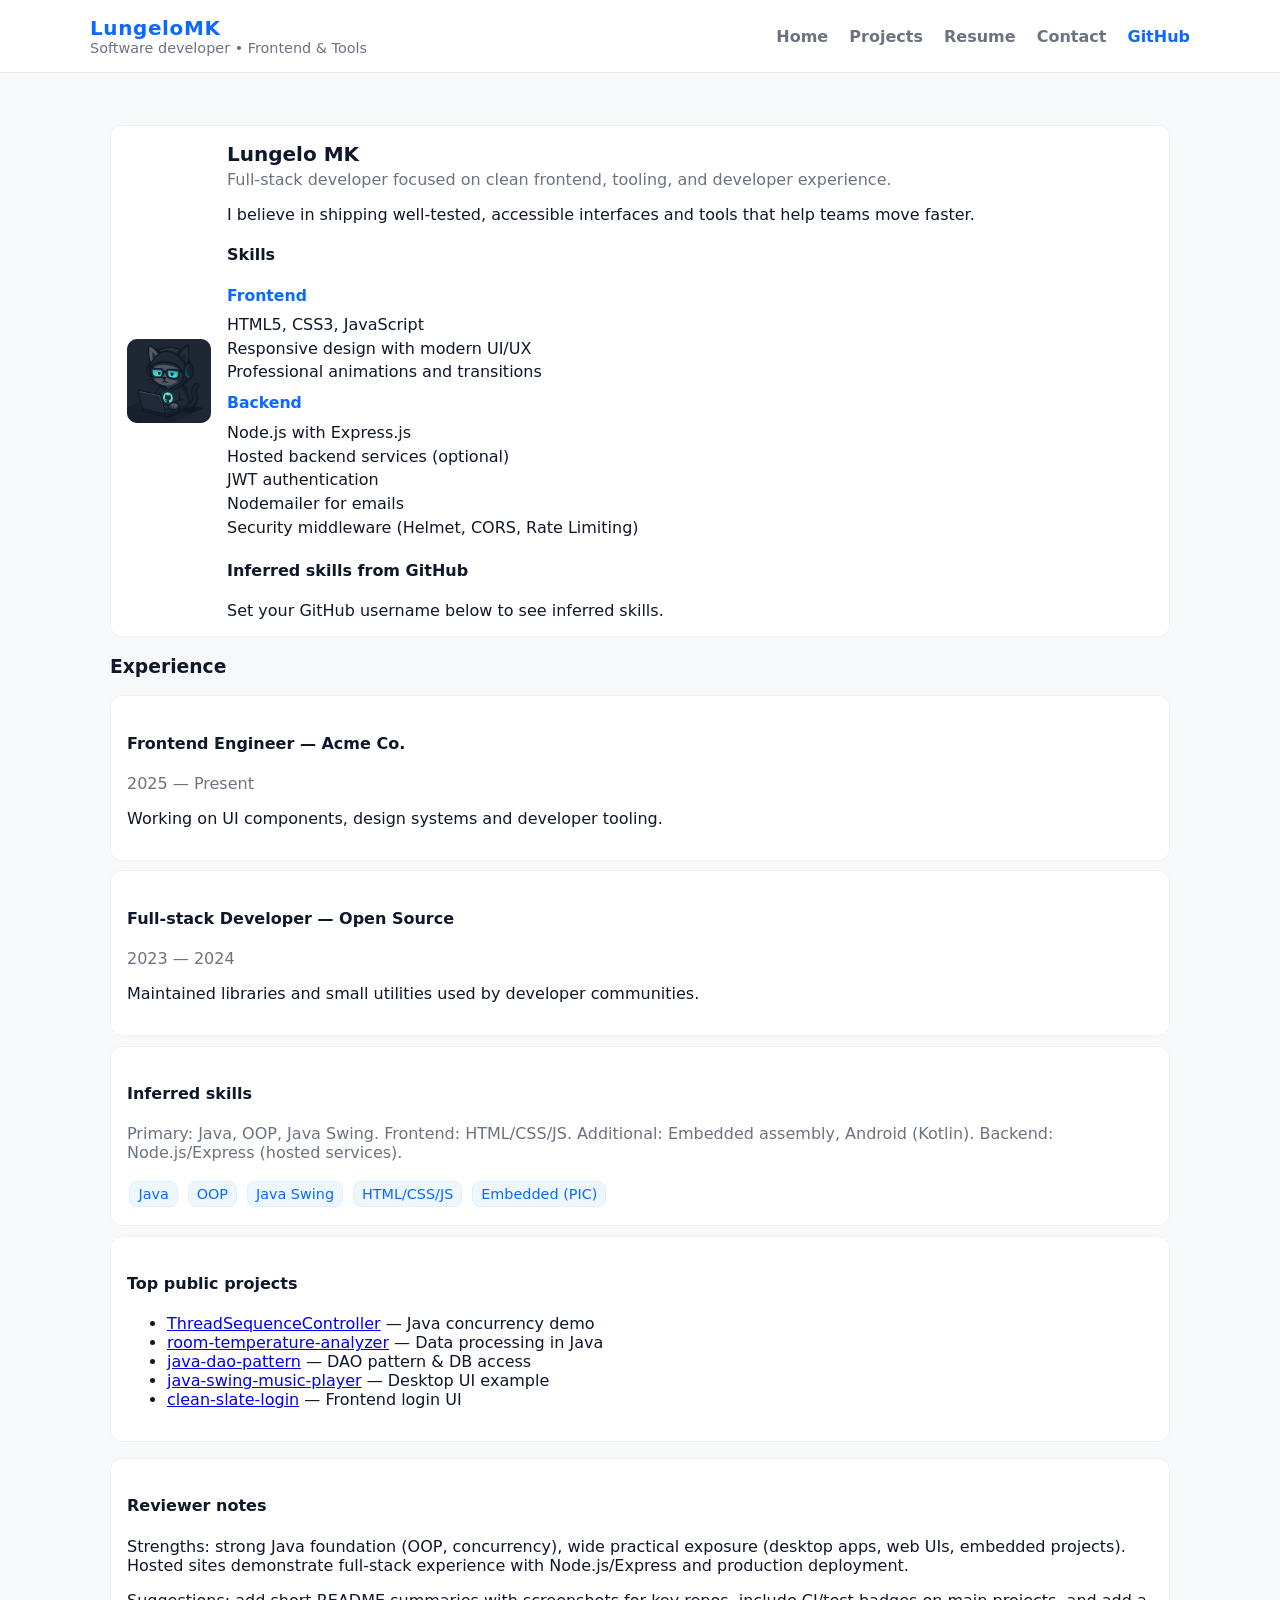
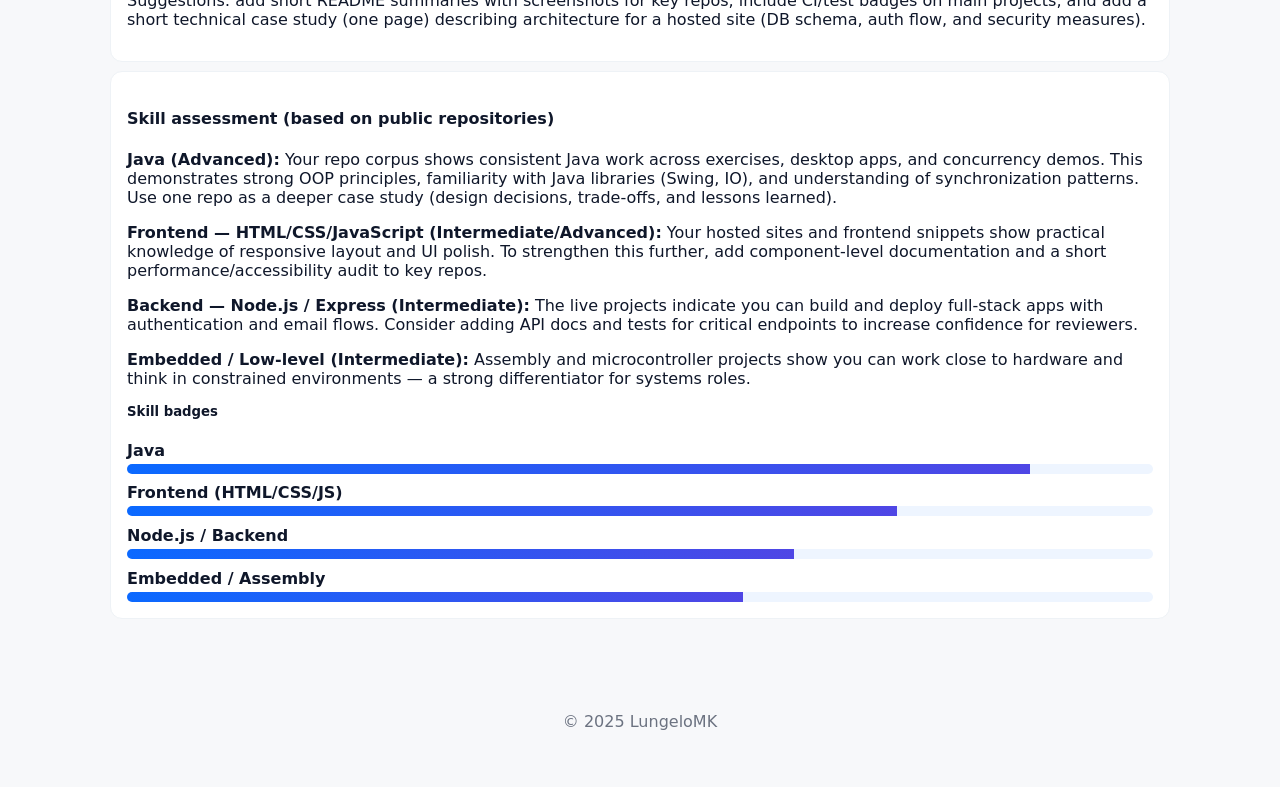
==== profile.html @ 02995c61 "Initial commit: portfolio website" ====
<!DOCTYPE html>
<html lang="en">
<head>
  <meta charset="utf-8">
  <meta name="viewport" content="width=device-width,initial-scale=1">
  <title>Profile — LungeloMK</title>
  <link rel="stylesheet" href="style.css">
</head>
<body>
  <header>
    <div class="header-inner">
      <div class="brand">
        <h1>LungeloMK</h1>
        <p class="tagline">Software developer • Frontend &amp; Tools</p>
      </div>
      <nav>
        <a href="index.html">Home</a>
        <a href="projects.html">Projects</a>
        <a href="resume.html">Resume</a>
        <a href="contact.html">Contact</a>
        <a href="https://github.com/LungeloMK" class="external" target="_blank" rel="noopener">GitHub</a>
      </nav>
    </div>
  </header>
  <main>
    <section class="profile-section">
      <div class="profile-card">
        <div class="avatar"><img src="assets/avatar.png" alt="avatar" class="avatar-img"></div>
        <div class="profile-info">
          <h2>Lungelo MK</h2>
          <p class="role">Full‑stack developer focused on clean frontend, tooling, and developer experience.</p>
          <p>I believe in shipping well-tested, accessible interfaces and tools that help teams move faster.</p>
          <h4>Skills</h4>
          <div class="skills-block">
            <h5>Frontend</h5>
            <ul class="skill-list">
              <li>HTML5, CSS3, JavaScript</li>
              <li>Responsive design with modern UI/UX</li>
              <li>Professional animations and transitions</li>
            </ul>

            <h5>Backend</h5>
            <ul class="skill-list">
              <li>Node.js with Express.js</li>
              <li>Hosted backend services (optional)</li>
              <li>JWT authentication</li>
              <li>Nodemailer for emails</li>
              <li>Security middleware (Helmet, CORS, Rate Limiting)</li>
            </ul>
          </div>
          <h4>Inferred skills from GitHub</h4>
          <div id="inferred-skills">Set your GitHub username below to see inferred skills.</div>
        </div>
      </div>
    </section>

    <section class="experience">
      <h3>Experience</h3>
      <div class="card">
        <h4>Frontend Engineer — Acme Co.</h4>
        <p class="muted">2025 — Present</p>
        <p>Working on UI components, design systems and developer tooling.</p>
      </div>
      <div class="card">
        <h4>Full‑stack Developer — Open Source</h4>
        <p class="muted">2023 — 2024</p>
        <p>Maintained libraries and small utilities used by developer communities.</p>
      </div>
      <div class="card">
        <h4>Inferred skills</h4>
  <p class="muted">Primary: Java, OOP, Java Swing. Frontend: HTML/CSS/JS. Additional: Embedded assembly, Android (Kotlin). Backend: Node.js/Express (hosted services).</p>
        <div id="inferred-skills" style="margin-top:0.5rem">
          <span class="skill-badge">Java</span>
          <span class="skill-badge">OOP</span>
          <span class="skill-badge">Java Swing</span>
          <span class="skill-badge">HTML/CSS/JS</span>
          <span class="skill-badge">Embedded (PIC)</span>
        </div>
      </div>

      <div class="card">
        <h4>Top public projects</h4>
        <ul>
          <li><a href="https://github.com/LungeloMK/ThreadSequenceController">ThreadSequenceController</a> — Java concurrency demo</li>
          <li><a href="https://github.com/LungeloMK/room-temperature-analyzer">room-temperature-analyzer</a> — Data processing in Java</li>
          <li><a href="https://github.com/LungeloMK/java-dao-pattern">java-dao-pattern</a> — DAO pattern &amp; DB access</li>
          <li><a href="https://github.com/LungeloMK/java-swing-music-player">java-swing-music-player</a> — Desktop UI example</li>
          <li><a href="https://github.com/LungeloMK/clean-slate-login">clean-slate-login</a> — Frontend login UI</li>
        </ul>
      </div>
      <div class="review">
        <h4>Reviewer notes</h4>
        <p>Strengths: strong Java foundation (OOP, concurrency), wide practical exposure (desktop apps, web UIs, embedded projects). Hosted sites demonstrate full-stack experience with Node.js/Express and production deployment.</p>
        <p>Suggestions: add short README summaries with screenshots for key repos, include CI/test badges on main projects, and add a short technical case study (one page) describing architecture for a hosted site (DB schema, auth flow, and security measures).</p>
      </div>
      <div class="card">
        <h4>Skill assessment (based on public repositories)</h4>
        <p><strong>Java (Advanced):</strong> Your repo corpus shows consistent Java work across exercises, desktop apps, and concurrency demos. This demonstrates strong OOP principles, familiarity with Java libraries (Swing, IO), and understanding of synchronization patterns. Use one repo as a deeper case study (design decisions, trade-offs, and lessons learned).</p>
        <p><strong>Frontend — HTML/CSS/JavaScript (Intermediate/Advanced):</strong> Your hosted sites and frontend snippets show practical knowledge of responsive layout and UI polish. To strengthen this further, add component-level documentation and a short performance/accessibility audit to key repos.</p>
  <p><strong>Backend — Node.js / Express (Intermediate):</strong> The live projects indicate you can build and deploy full-stack apps with authentication and email flows. Consider adding API docs and tests for critical endpoints to increase confidence for reviewers.</p>
        <p><strong>Embedded / Low-level (Intermediate):</strong> Assembly and microcontroller projects show you can work close to hardware and think in constrained environments — a strong differentiator for systems roles.</p>
       

        <h5 style="margin-top:0.8rem">Skill badges</h5>
        <div class="skill-badges">
          <div class="skill-item"><div class="skill-label">Java</div><div class="skill-meter"><div class="skill-meter-fill" style="width:88%"></div></div></div>
          <div class="skill-item"><div class="skill-label">Frontend (HTML/CSS/JS)</div><div class="skill-meter"><div class="skill-meter-fill" style="width:75%"></div></div></div>
          <div class="skill-item"><div class="skill-label">Node.js / Backend</div><div class="skill-meter"><div class="skill-meter-fill" style="width:65%"></div></div></div>
          <div class="skill-item"><div class="skill-label">Embedded / Assembly</div><div class="skill-meter"><div class="skill-meter-fill" style="width:60%"></div></div></div>
        </div>
      </div>
    </section>
  </main>
  <footer>
    <p>&copy; 2025 LungeloMK</p>
  </footer>
  <script>window.GITHUB_USERNAME = 'LungeloMK';</script>
  <script src="scripts/github.js" defer></script>
    <script src="scripts/lightbox.js" defer></script>
</body>
</html>
---- style.css ----
:root{
  --bg: #f7f8fa;
  --card: #ffffff;
  --muted: #6b7280;
  --accent: #0f172a;
  --primary: #0b69ff;
  --radius: 12px;
}

*{box-sizing:border-box}
body{
  margin:0;padding:0;
  font-family: Inter, system-ui, -apple-system, "Segoe UI", Roboto, 'Fira Mono', monospace;
  color:var(--accent);
  background:var(--bg);
  -webkit-font-smoothing:antialiased;
  -moz-osx-font-smoothing:grayscale;
}

header{
  background:var(--card);
  border-bottom:1px solid #e6e9ef;
  padding:1rem 1.25rem;
}
.header-inner{
  max-width:1100px;margin:0 auto;display:flex;align-items:center;justify-content:space-between;gap:1rem;
}
.brand h1{margin:0;font-size:1.25rem;letter-spacing:0.6px;color:var(--primary)}
.tagline{margin:0;color:var(--muted);font-size:0.9rem}
nav a{color:var(--muted);text-decoration:none;margin-left:1rem;font-weight:600}
nav a.external{color:var(--primary)}
nav a:hover{color:var(--primary)}


main{max-width:1100px;margin:2rem auto;padding:1.25rem}

.profile-section .profile-card{
  display:flex;gap:1rem;align-items:center;background:var(--card);border:1px solid #eef2f6;padding:1rem;border-radius:var(--radius);
}
.avatar{width:84px;height:84px;border-radius:12px;background:linear-gradient(135deg,var(--primary),#4f46e5);color:#fff;display:flex;align-items:center;justify-content:center;font-weight:700;font-size:1.25rem}
.profile-info h2{margin:0;font-size:1.25rem}
.avatar-img{width:84px;height:84px;border-radius:10px;display:block;object-fit:cover}
.role{color:var(--muted);margin-top:0.25rem;margin-bottom:0.6rem}
.contact-list{padding-left:0;margin:0;list-style:none;color:var(--muted);font-size:0.95rem}
.contact-list a{color:var(--primary);text-decoration:none}


.projects{margin-top:1rem}
.projects h3{margin-bottom:0.75rem}
.projects-grid{display:grid;grid-template-columns:repeat(auto-fit,minmax(240px,1fr));gap:1rem}
.project-card{background:var(--card);border:1px solid #eef2f6;padding:1rem;border-radius:12px}
.project-card h4{margin:0 0 0.5rem 0}
.button{display:inline-block;margin-top:0.5rem;padding:0.45rem 0.9rem;background:var(--primary);color:#fff;border-radius:8px;text-decoration:none;font-weight:600}
.button:hover{opacity:0.95}

.project-thumb{width:100%;height:140px;border-radius:8px;object-fit:cover;margin-bottom:0.6rem;border:1px solid #e6eefb}
.project-card p.muted{margin:0.4rem 0 0.6rem 0;color:var(--muted);font-size:0.95rem}
.review{background:var(--card);border:1px solid #eef2f6;padding:1rem;border-radius:12px;margin-top:1rem}

/* Lightbox / modal */
.lightbox-overlay{position:fixed;inset:0;background:rgba(15,23,42,0.85);display:flex;align-items:center;justify-content:center;padding:2rem;z-index:9999;visibility:hidden;opacity:0;transition:opacity 200ms ease, visibility 200ms}
.lightbox-overlay.open{visibility:visible;opacity:1}
.lightbox-inner{max-width:1100px;width:100%;max-height:90vh;overflow:auto;background:transparent;display:flex;flex-direction:column;align-items:center}
.lightbox-img{max-width:100%;max-height:70vh;border-radius:10px;box-shadow:0 10px 30px rgba(0,0,0,0.6)}
.lightbox-caption{color:#fff;margin-top:0.6rem;text-align:center}
.lightbox-links{margin-top:0.6rem;display:flex;gap:0.6rem}
.lightbox-links a{background:#fff;color:var(--primary);padding:0.4rem 0.7rem;border-radius:8px;text-decoration:none;font-weight:600}
.project-caption{font-size:0.95rem;color:var(--muted);margin-top:0.4rem}

/* Thumbnail overlay */
.thumb-wrap{position:relative}
.thumb-overlay{position:absolute;inset:0;border-radius:8px;background:linear-gradient(180deg, rgba(0,0,0,0.0), rgba(0,0,0,0.45));display:flex;flex-direction:column;justify-content:space-between;padding:0.6rem;opacity:0;transition:opacity 180ms ease}
.thumb-wrap:hover .thumb-overlay,.thumb-wrap:focus-within .thumb-overlay{opacity:1}
.overlay-links{display:flex;gap:0.5rem;justify-content:flex-end}
.overlay-links a{background:rgba(255,255,255,0.95);color:var(--primary);padding:0.35rem 0.6rem;border-radius:8px;text-decoration:none;font-weight:700;font-size:0.9rem}
.overlay-caption{color:#fff;font-size:0.95rem;text-shadow:0 1px 2px rgba(0,0,0,0.6)}
.overlay-links a:hover{opacity:0.95}

.skill-list{list-style:none;padding-left:0;margin:0.5rem 0}
.skill-list li{padding:0.15rem 0;color:var(--accent)}
.skill-badge{display:inline-block;background:#eef6ff;border:1px solid #e0efff;color:var(--primary);padding:0.25rem 0.5rem;border-radius:8px;margin:0.15rem;font-size:0.9rem}
.card{background:var(--card);border:1px solid #eef2f6;padding:1rem;border-radius:12px;margin:0.6rem 0}
.muted{color:var(--muted)}

.skills-block h5{margin:0.6rem 0 0.25rem 0;color:var(--primary);font-size:0.98rem}
.skills-block ul{margin-bottom:0.6rem}

/* Skill badges / meters */
.skill-badges{display:flex;flex-direction:column;gap:0.6rem}
.skill-item{display:flex;flex-direction:column}
.skill-label{font-weight:700;color:var(--accent);margin-bottom:0.25rem}
.skill-meter{background:#eef5ff;border-radius:10px;height:10px;overflow:hidden}
.skill-meter-fill{background:linear-gradient(90deg,var(--primary),#4f46e5);height:100%;width:40%}

/* Repository metadata shown on project cards */
.repo-meta{font-size:0.9rem;color:var(--muted);margin-top:0.5rem;display:flex;gap:0.6rem;align-items:center}
.repo-meta .stars{font-weight:700;color:var(--primary)}
.repo-meta .updated{color:var(--muted)}
.repo-meta a{color:var(--primary);text-decoration:none;font-weight:600}
.repo-badge{background:rgba(79,70,229,0.08);color:var(--primary);padding:0.18rem 0.45rem;border-radius:999px;font-size:0.82rem}

footer{max-width:1100px;margin:1.5rem auto;padding:1rem;text-align:center;color:var(--muted)}

@media (max-width:600px){
  .header-inner{flex-direction:column;align-items:flex-start}
  .profile-card{flex-direction:column;align-items:flex-start}
}

/* Contact form styles */
.contact-section{margin-top:1.25rem}
.contact-card{display:grid;grid-template-columns:1fr 260px;gap:1rem}
.contact-form{background:var(--card);border:1px solid #eef2f6;padding:1rem;border-radius:12px}
.contact-form label{display:block;font-weight:600;margin-top:0.6rem;color:var(--accent)}
.contact-form input,.contact-form textarea{width:100%;padding:0.5rem;border:1px solid #dfe6ef;border-radius:8px;margin-top:0.4rem;font-size:0.95rem}
.contact-form .button{margin-top:0.8rem}
.contact-note{background:#fafafa;border:1px solid #f0f3f6;padding:1rem;border-radius:12px;color:var(--muted);font-size:0.95rem}
.form-status{margin-top:0.6rem;color:var(--muted);font-size:0.95rem}

@media (max-width:880px){
  .contact-card{grid-template-columns:1fr}
}
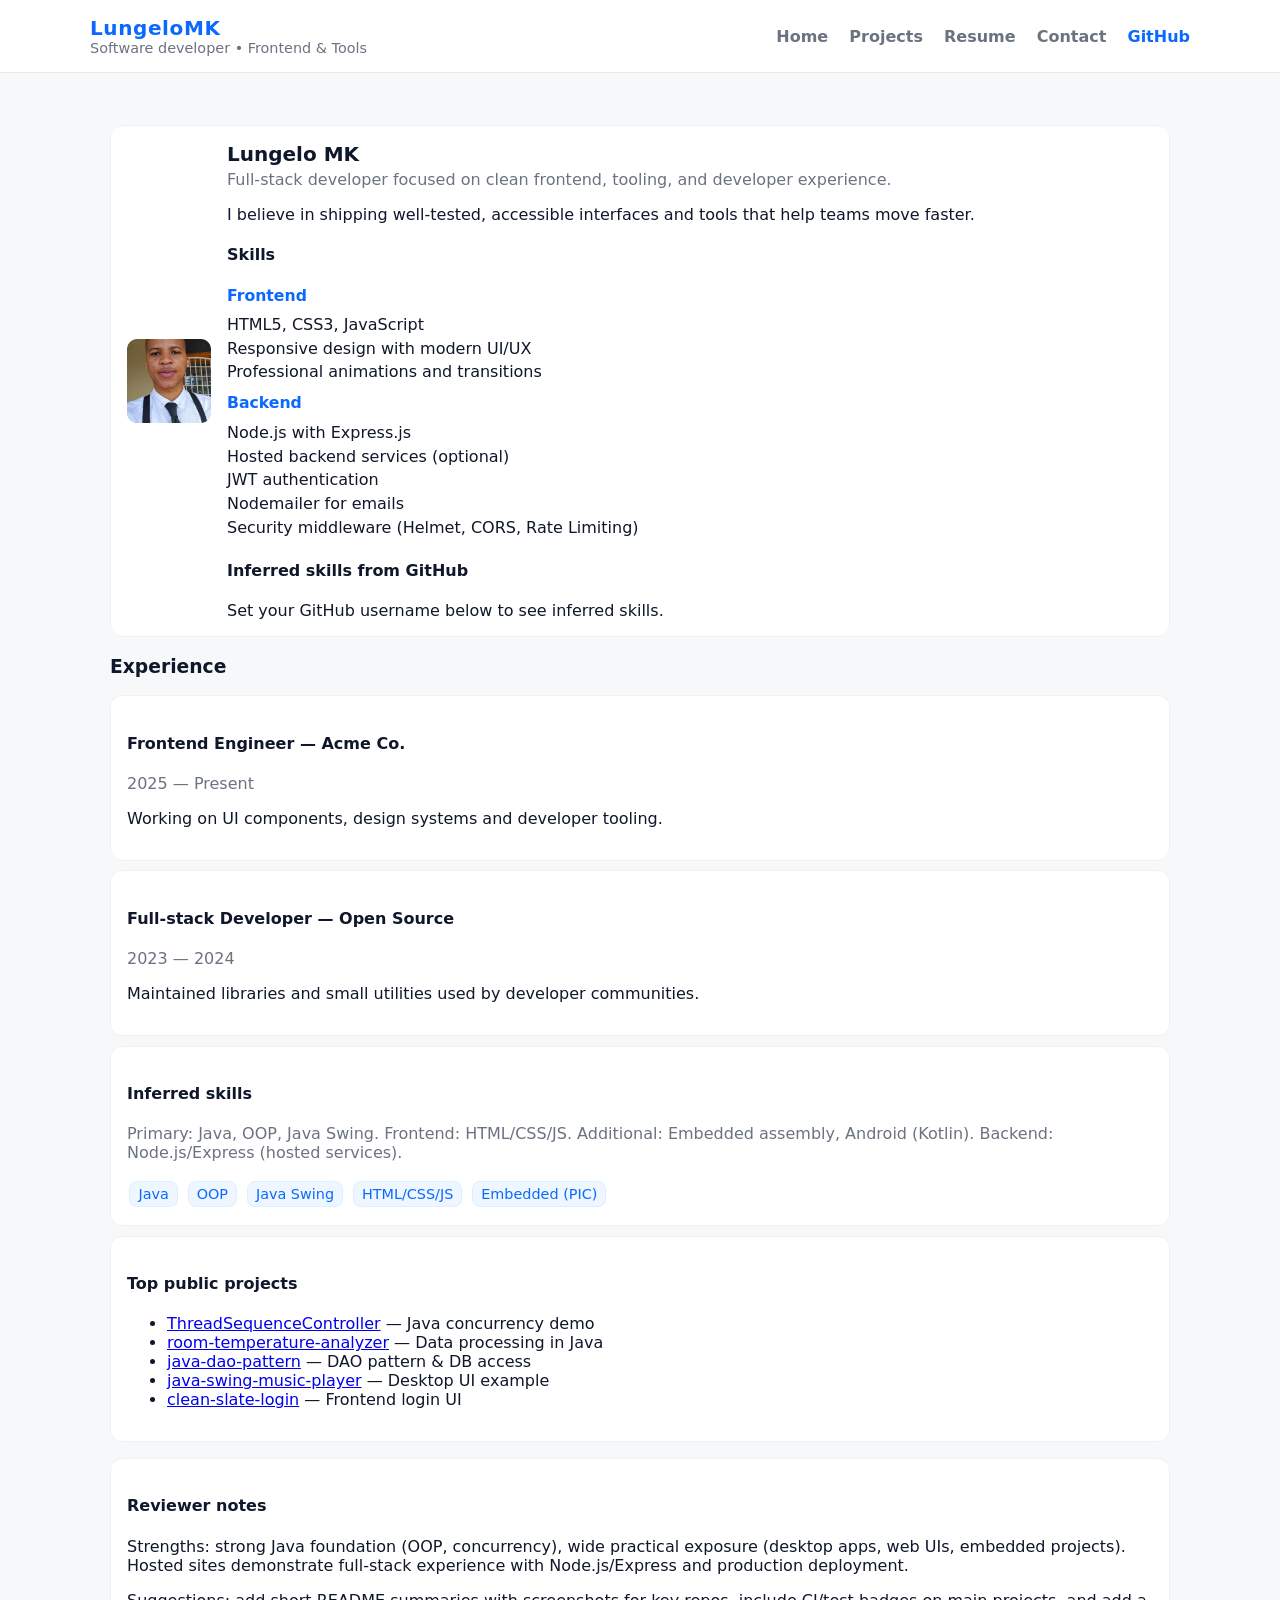
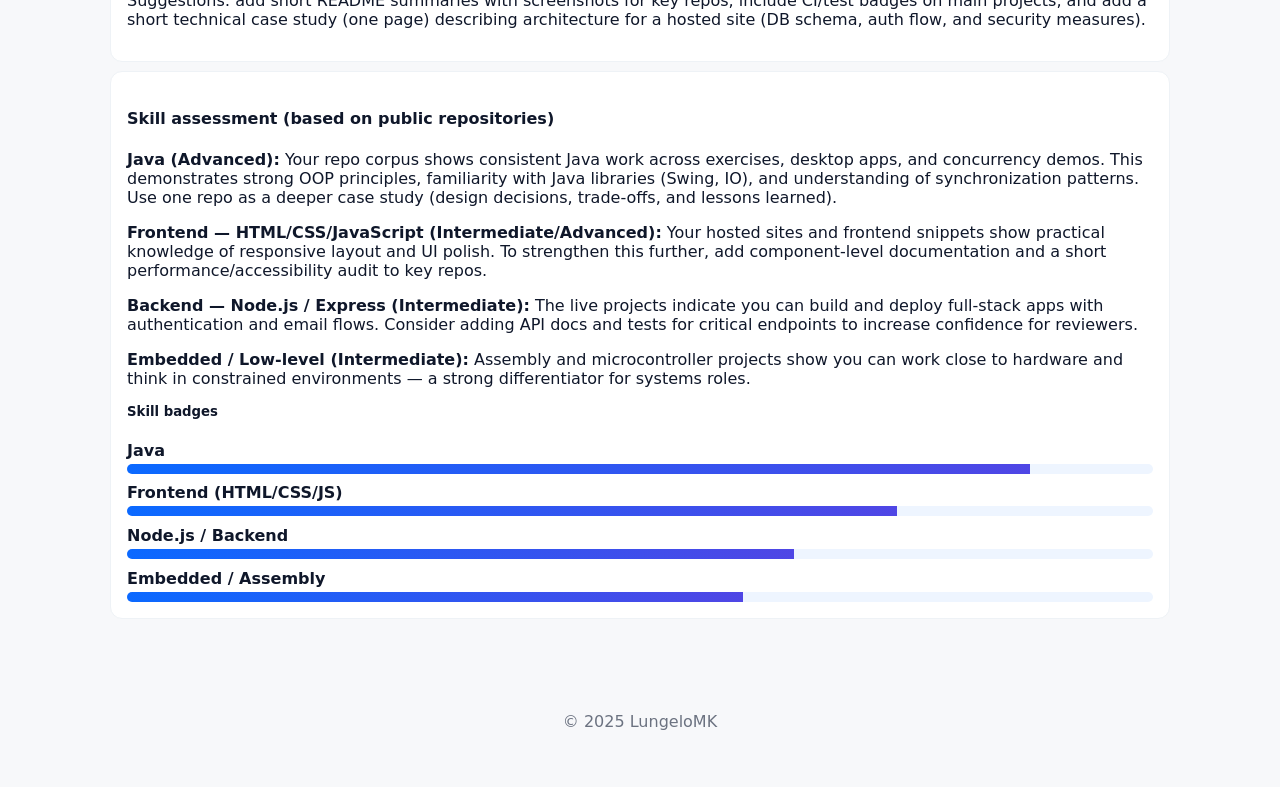
==== commit 5667fc9c: "Update profile image to personal photo" ====
--- a/profile.html
+++ b/profile.html
@@ -25,7 +25,7 @@
   <main>
     <section class="profile-section">
       <div class="profile-card">
-        <div class="avatar"><img src="assets/avatar.png" alt="avatar" class="avatar-img"></div>
+        <div class="avatar"><img src="assets/myPrifile.jpg" alt="Lungelo MK" class="avatar-img"></div>
         <div class="profile-info">
           <h2>Lungelo MK</h2>
           <p class="role">Full‑stack developer focused on clean frontend, tooling, and developer experience.</p>
